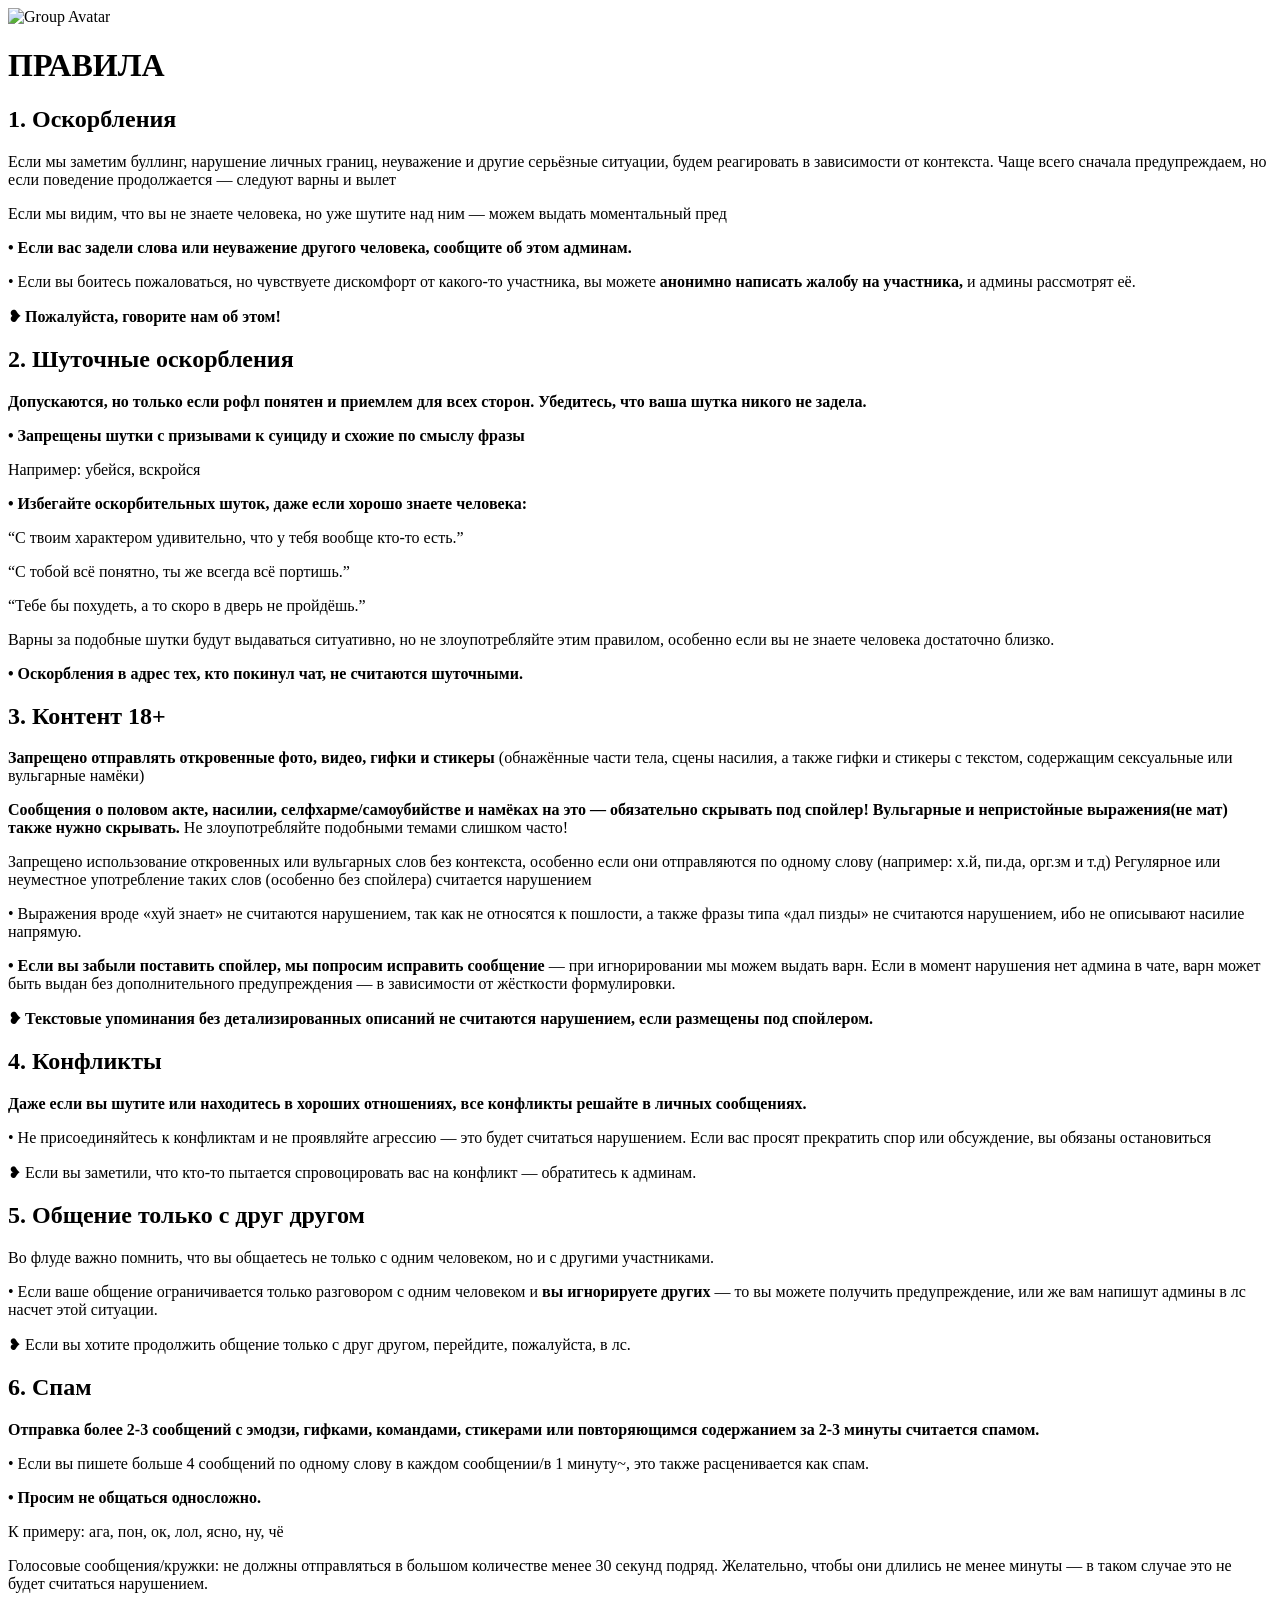
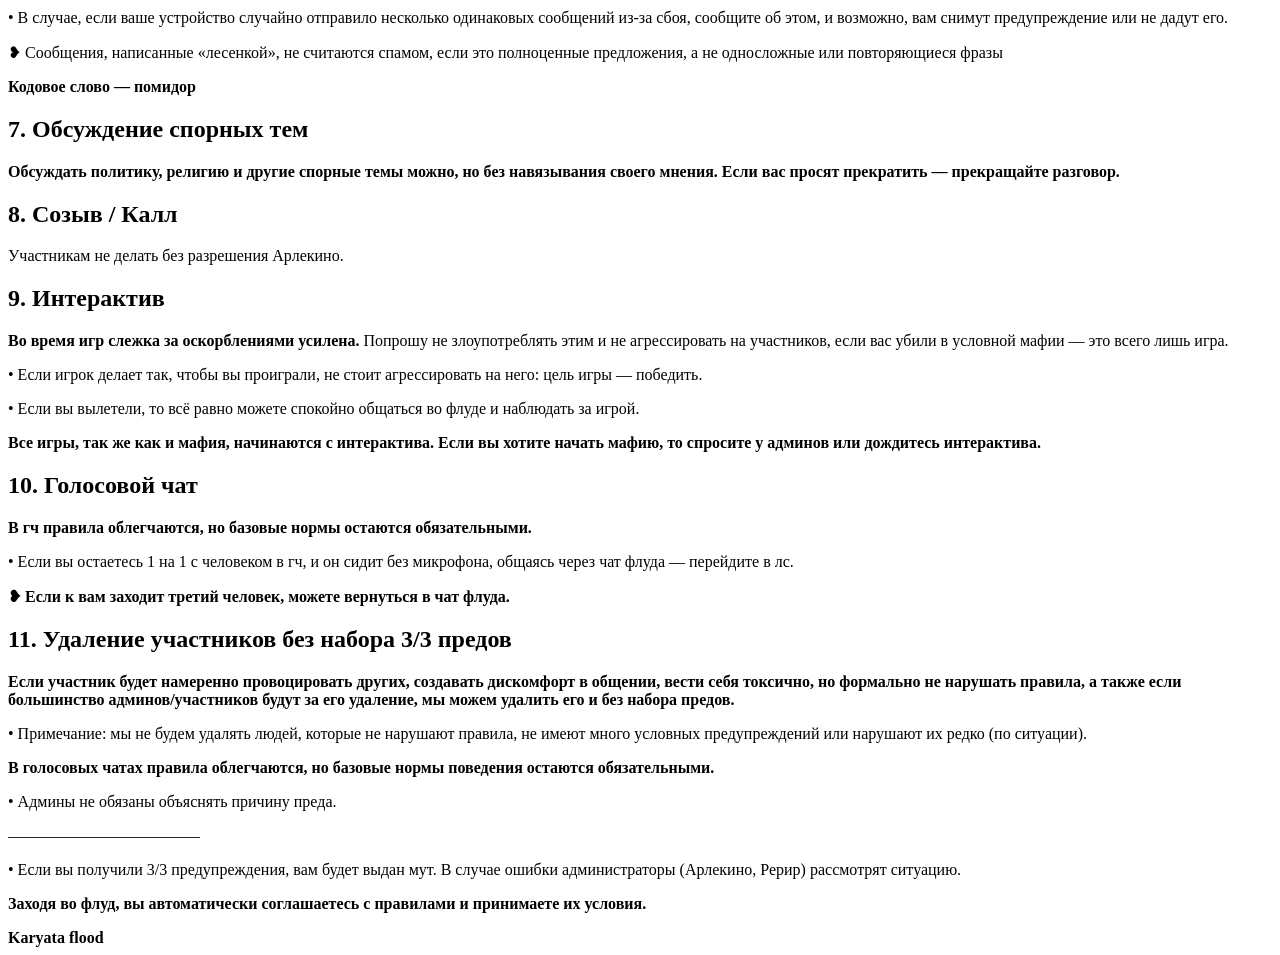
==== index.html @ 78623c10 "Add files via upload" ====
<!DOCTYPE html>
<html lang="ru">
<head>
    <meta charset="UTF-8">
    <meta name="viewport" content="width=device-width, initial-scale=1.0">
    <title>Karyata flood | Правила</title>
    <link rel="stylesheet" href="style.css">
  <link rel="icon" href="favicon.png" type="image/png">
</head>
<body>

<div class="group-avatar">
    <img src="avatar.jpg" alt="Group Avatar">
    <link rel="icon" href="favicon.png" type="image/png">
</div>


<div class="layout">


    <!-- ОСНОВНОЙ КОНТЕНТ -->
    <main class="content">

        <header class="page-header">
            <h1>ПРАВИЛА</h1>
            
        </header>


        <!-- 1 -->
        <section id="rule1" class="section">
            <h2>1. Оскорбления</h2>
            <p>Если мы заметим буллинг, нарушение личных границ, неуважение и другие серьёзные ситуации, будем реагировать в зависимости от контекста. Чаще всего сначала предупреждаем, но если поведение продолжается — следуют варны и вылет</p>
            <p>Если мы видим, что вы не знаете человека, но уже шутите над ним — можем выдать моментальный пред</p>
            <p><strong>• Если вас задели слова или неуважение другого человека, сообщите об этом админам.</strong></p>
            <p>• Если вы боитесь пожаловаться, но чувствуете дискомфорт от какого-то участника, вы можете <strong>анонимно написать жалобу на участника,</strong> и админы рассмотрят её.</p>
            <p><strong>❥ Пожалуйста, говорите нам об этом!</strong></p>
        </section>


        <!-- 2 -->
        <section id="rule2" class="section">
            <h2>2. Шуточные оскорбления</h2>

            <p><strong>Допускаются, но только если рофл понятен и приемлем для всех сторон. Убедитесь, что ваша шутка никого не задела.</strong></p>

            <p><strong>• Запрещены шутки с призывами к суициду и схожие по смыслу фразы</strong></p>
            <p>Например: убейся, вскройся</p>

            <p><strong>• Избегайте оскорбительных шуток, даже если хорошо знаете человека:</strong></p>
            <p>“С твоим характером удивительно, что у тебя вообще кто-то есть.”</p>
            <p>“С тобой всё понятно, ты же всегда всё портишь.”</p>
            <p>“Тебе бы похудеть, а то скоро в дверь не пройдёшь.”</p>

            <p>Варны за подобные шутки будут выдаваться ситуативно, но не злоупотребляйте этим правилом, особенно если вы не знаете человека достаточно близко.</p>

            <p><strong>• Оскорбления в адрес тех, кто покинул чат, не считаются шуточными.</strong></p>
        </section>


        <!-- 3 -->
        <section id="rule3" class="section">
            <h2>3. Контент 18+</h2>  

 <p><strong>Запрещено отправлять откровенные фото, видео, гифки и стикеры</strong> (обнажённые части тела, сцены насилия, а также гифки и стикеры с текстом, содержащим сексуальные или вульгарные намёки)</p>

 <p><strong>Сообщения о половом акте, насилии, селфхарме/самоубийстве и намёках на это — обязательно скрывать под спойлер! Вульгарные и непристойные выражения(не мат) также нужно скрывать.</strong> Не злоупотребляйте подобными темами слишком часто!</p>

 <p>Запрещено использование откровенных или вульгарных слов без контекста, особенно если они отправляются по одному слову (например: х.й, пи.да, орг.зм и т.д) Регулярное или неуместное употребление таких слов (особенно без спойлера) считается нарушением</p>
 <p>• Выражения вроде «хуй знает» не считаются нарушением, так как не относятся к пошлости, а также фразы типа «дал пизды» не считаются нарушением, ибо не описывают насилие напрямую.</p>

 <p><strong>• Если вы забыли поставить спойлер, мы попросим исправить сообщение</strong> — при игнорировании мы можем выдать варн. Если в момент нарушения нет админа в чате, варн может быть выдан без дополнительного предупреждения — в зависимости от жёсткости формулировки.</p>

 <p><strong>❥ Текстовые упоминания без детализированных описаний не считаются нарушением, если размещены под спойлером.</strong></p>
        </section>


        <!-- 4 -->
        <section id="rule4" class="section">
            <h2>4. Конфликты</h2>

            <p><strong>Даже если вы шутите или находитесь в хороших отношениях, все конфликты решайте в личных сообщениях.</strong></p>
            <p>• Не присоединяйтесь к конфликтам и не проявляйте агрессию — это будет считаться нарушением. Если вас просят прекратить спор или обсуждение, вы обязаны остановиться</p>

            <p>❥ Если вы заметили, что кто-то пытается спровоцировать вас на конфликт — обратитесь к админам.</p>
        </section>


        <!-- 5 -->
        <section id="rule5" class="section">
            <h2>5. Общение только с друг другом</h2>

            <p>Во флуде важно помнить, что вы общаетесь не только с одним человеком, но и с другими участниками.</p>
            <p>• Если ваше общение ограничивается только разговором с одним человеком и <strong>вы игнорируете других</strong> — то вы можете получить предупреждение, или же вам напишут админы в лс насчет этой ситуации.</p>

            <p>❥ Если вы хотите продолжить общение только с друг другом, перейдите, пожалуйста, в лс.</p>
        </section>


        <!-- 6 -->
        <section id="rule6" class="section">
            <h2>6. Спам</h2>

            <p><strong>Отправка более 2-3 сообщений с эмодзи, гифками, командами, стикерами или повторяющимся содержанием за 2-3 минуты считается спамом.</strong></p>

            <p>• Если вы пишете больше 4 сообщений по одному слову в каждом сообщении/в 1 минуту~, это также расценивается как спам.</p>

            <p><strong>• Просим не общаться односложно.</strong></p>

            <p>К примеру: ага, пон, ок, лол, ясно, ну, чё</p>

            <p>Голосовые сообщения/кружки: не должны отправляться в большом количестве менее 30 секунд подряд. Желательно, чтобы они длились не менее минуты — в таком случае это не будет считаться нарушением.</p>

            <p>• В случае, если ваше устройство случайно отправило несколько одинаковых сообщений из-за сбоя, сообщите об этом, и возможно, вам снимут предупреждение или не дадут его.</p>
           <p>❥ Сообщения, написанные «лесенкой», не считаются спамом, если это полноценные предложения, а не односложные или повторяющиеся фразы</p>

            <div class="code-word">
                <strong>Кодовое слово — помидор</strong>
            </div>
        </section>


        <!-- 7 -->
        <section id="rule7" class="section">
            <h2>7. Обсуждение спорных тем</h2>
            <p><strong>Обсуждать политику, религию и другие спорные темы можно, но без навязывания своего мнения. Если вас просят прекратить — прекращайте разговор.</strong></p>
        </section>


        <!-- 8 -->
        <section id="rule8" class="section">
            <h2>8. Созыв / Калл</h2>
            <p>Участникам не делать без разрешения Арлекино.</p>
        </section>


        <!-- 9 -->
        <section id="rule9" class="section">
            <h2>9. Интерактив</h2>

            <p><strong>Во время игр слежка за оскорблениями усилена.</strong> Попрошу не злоупотреблять этим и не агрессировать на участников, если вас убили в условной мафии — это всего лишь игра.</p>

            <p>• Если игрок делает так, чтобы вы проиграли, не стоит агрессировать на него: цель игры — победить.</p>

            <p>• Если вы вылетели, то всё равно можете спокойно общаться во флуде и наблюдать за игрой.</p>

            <p><strong>Все игры, так же как и мафия, начинаются с интерактива. Если вы хотите начать мафию, то спросите у админов или дождитесь интерактива.</strong></p>
        </section>
        
    <section id="rule10" class="section">
            <h2>10. Голосовой чат</h2>

            <p><strong>В гч правила облегчаются, но базовые нормы остаются обязательными.</strong> 

            <p>• Если вы остаетесь 1 на 1 с человеком в гч, и он сидит без микрофона, общаясь через чат флуда — перейдите в лс.</p>

            <p><strong>❥ Если к вам заходит третий человек, можете вернуться в чат флуда.</strong></p>
        </section>
        

        <!-- 10 -->
        <section id="rule11" class="section">
            <h2>11. Удаление участников без набора 3/3 предов</h2>

            <p><strong>Если участник будет намеренно провоцировать других, создавать дискомфорт в общении, вести себя токсично, но формально не нарушать правила, а также если большинство админов/участников будут за его удаление, мы можем удалить его и без набора предов.</strong></p>

            <p>• Примечание: мы не будем удалять людей, которые не нарушают правила, не имеют много условных предупреждений или нарушают их редко (по ситуации).</p>

            <p><strong>В голосовых чатах правила облегчаются, но базовые нормы поведения остаются обязательными.</strong></p>

            <p>• Админы не обязаны объяснять причину преда.</p>

            <p>————————————</p>

            <p>• Если вы получили 3/3 предупреждения, вам будет выдан мут. В случае ошибки администраторы (Арлекино, Рерир) рассмотрят ситуацию.</p>

            <p><strong>Заходя во флуд, вы автоматически соглашаетесь с правилами и принимаете их условия.</strong></p>
        </section>


        <footer class="footer">
            <strong>Karyata flood</strong>
        </footer>

    </main>

</div>

</body>
</html>
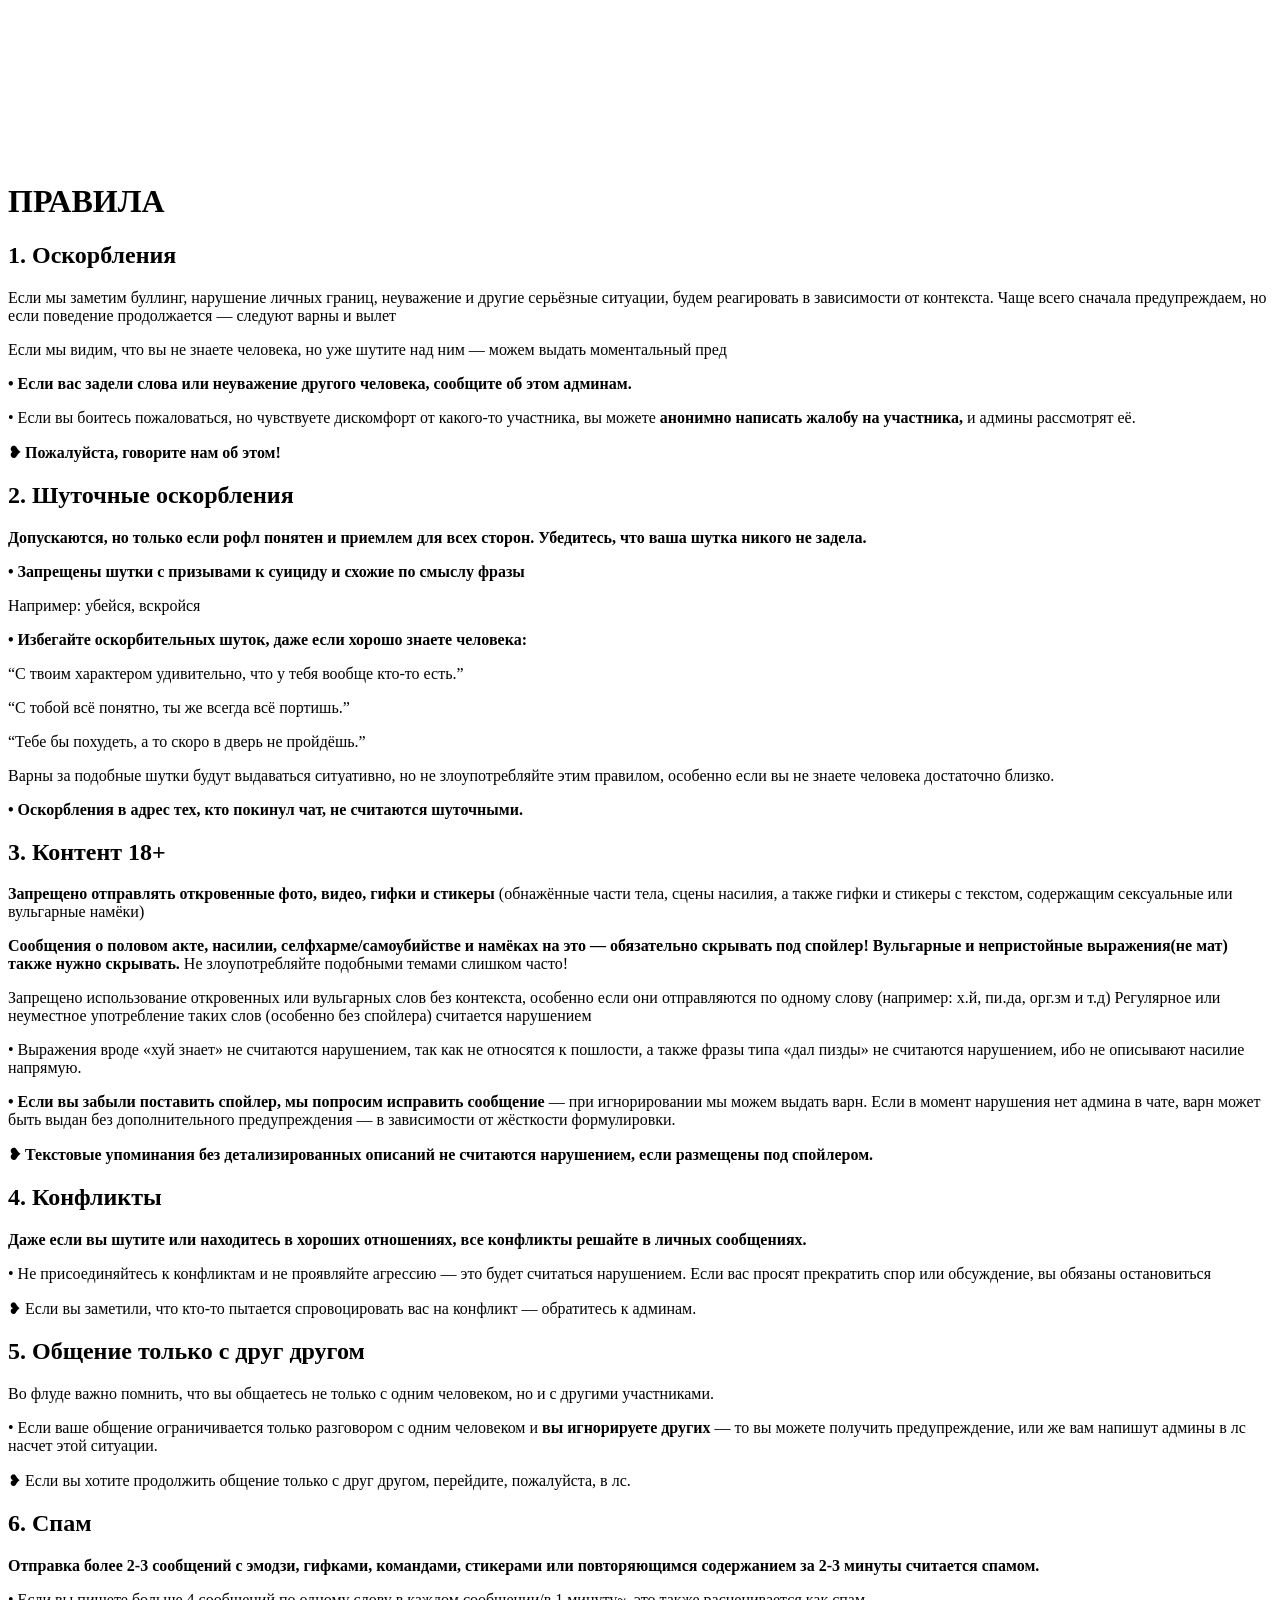
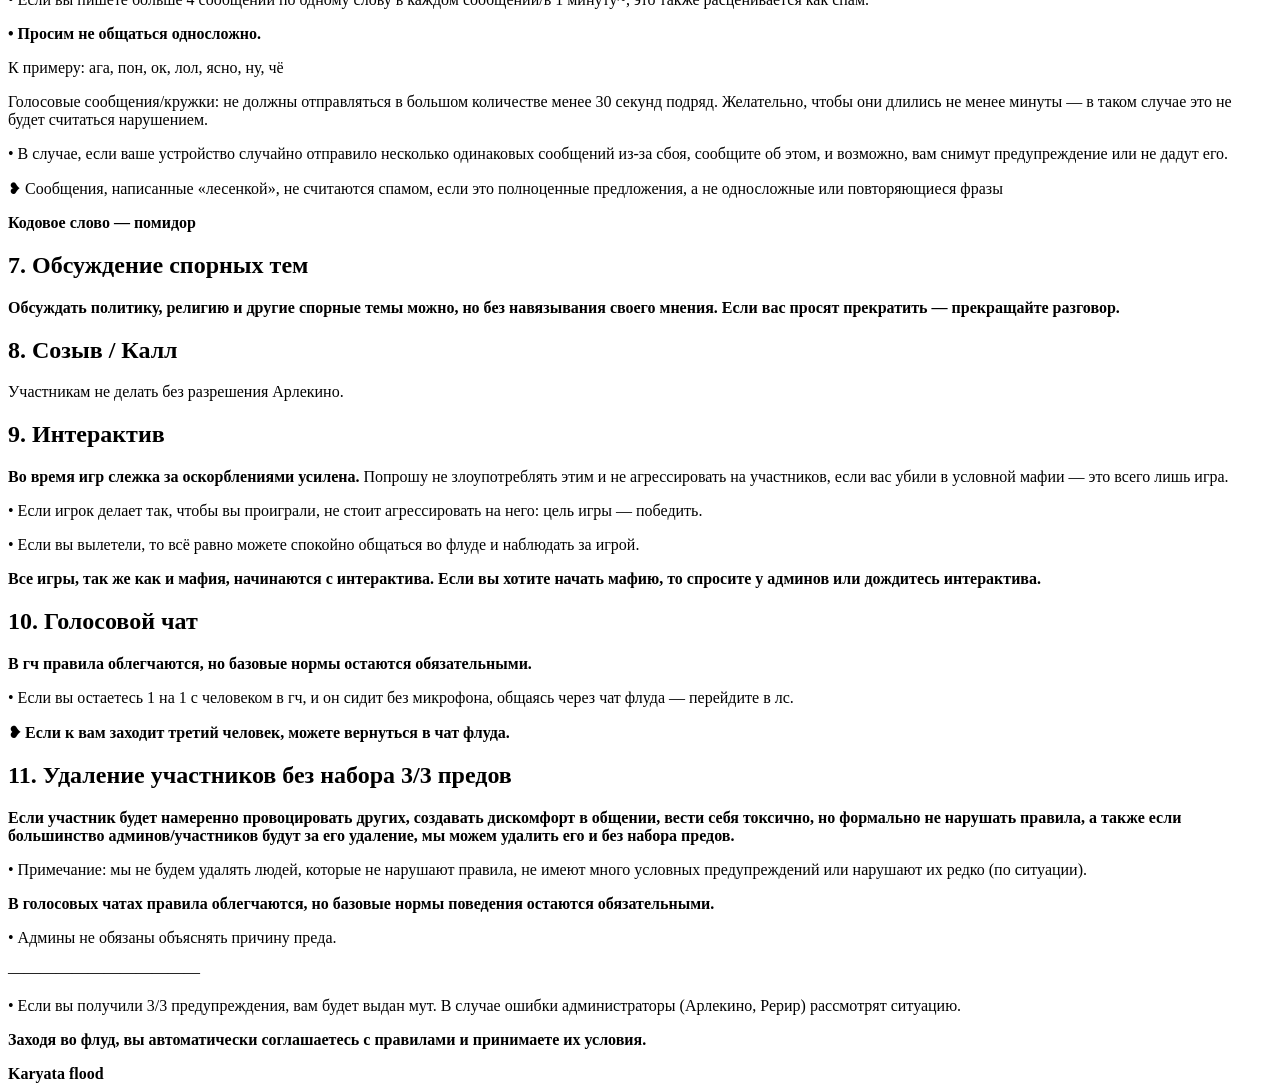
==== commit a4b63349: "хтмл Replaced the avatar image with a video and updated the HTML structure." ====
--- a/index.html
+++ b/index.html
@@ -10,13 +10,11 @@
 <body>
 
 <div class="group-avatar">
-    <img src="avatar.jpg" alt="Group Avatar">
+    <video autoplay muted loop playsinline>
+        <source src="ава.mp4" type="video/mp4">
+    </video>
     <link rel="icon" href="favicon.png" type="image/png">
 </div>
-
-
-<div class="layout">
-
 
     <!-- ОСНОВНОЙ КОНТЕНТ -->
     <main class="content">
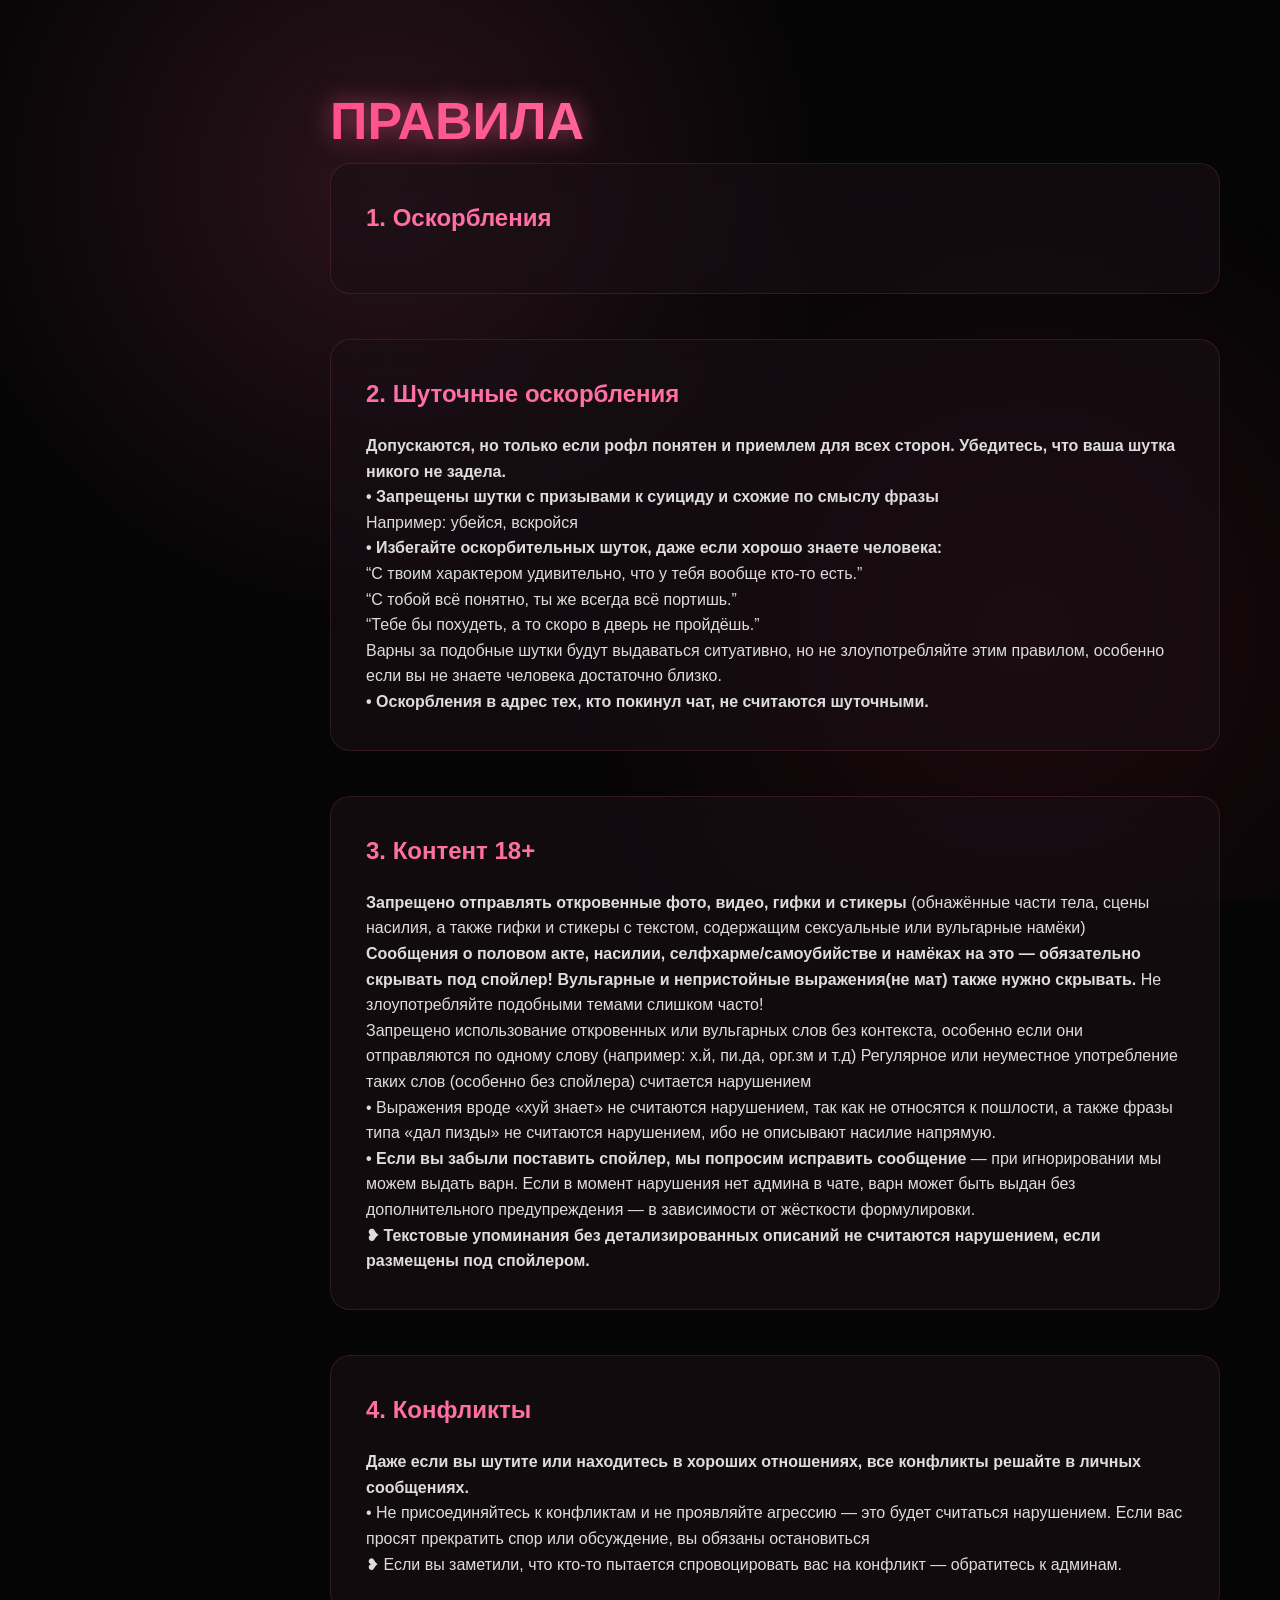
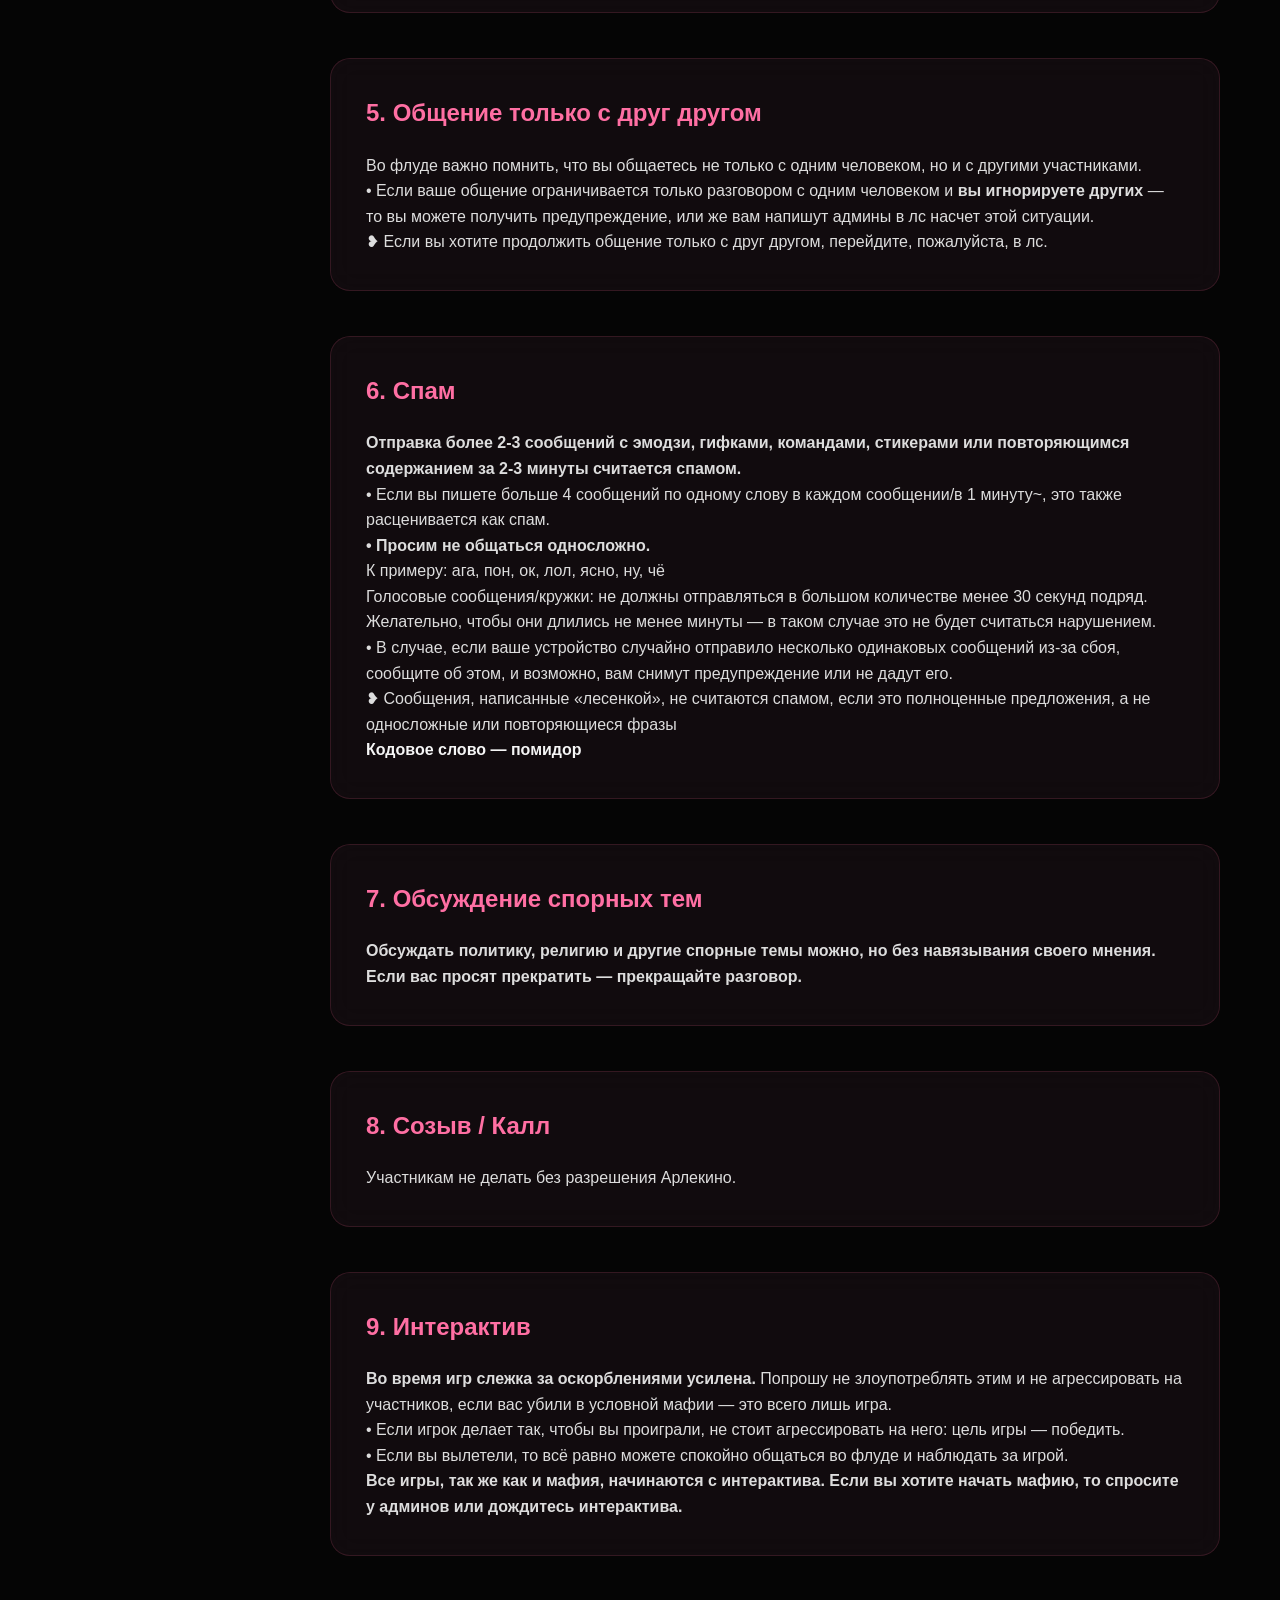
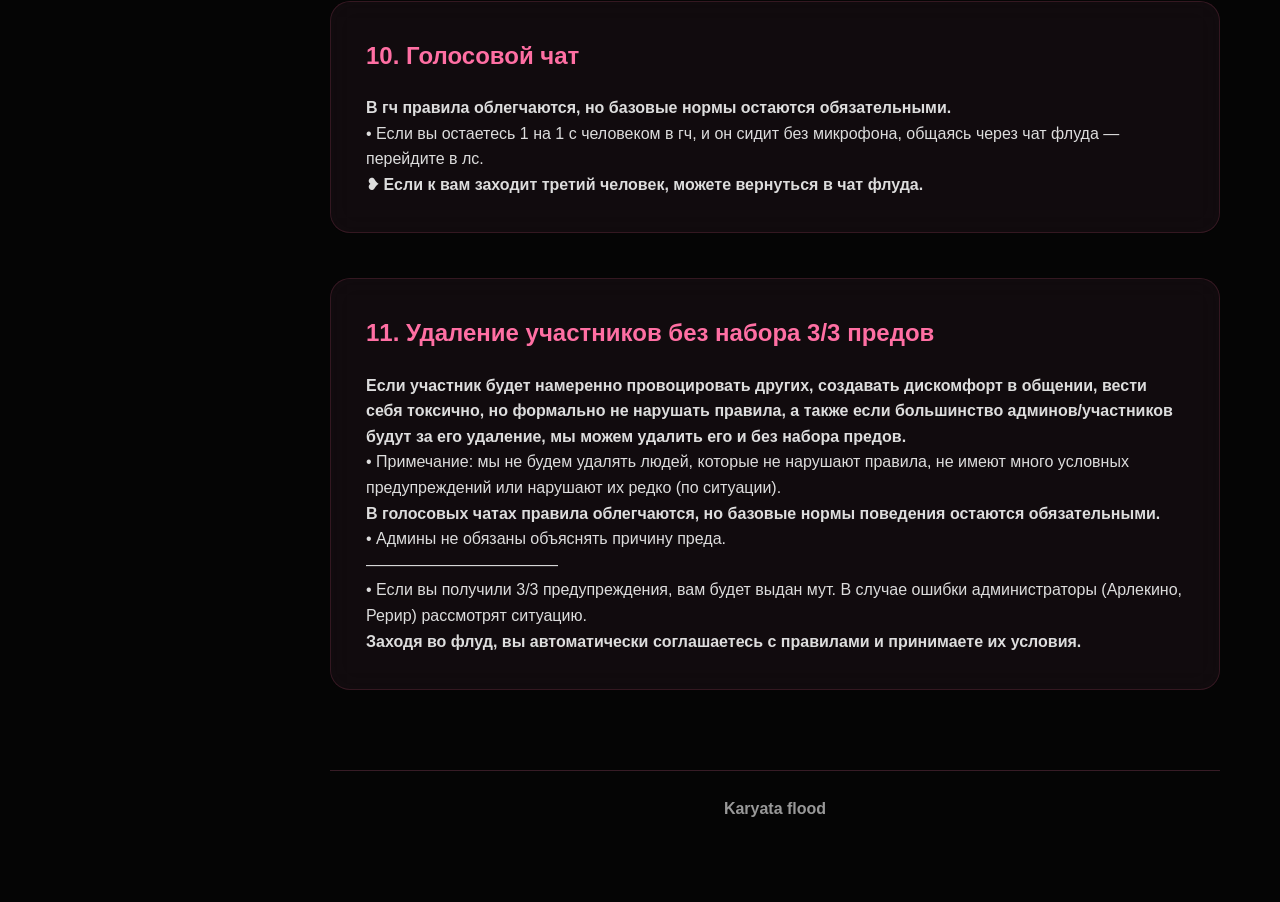
==== commit 5d031167: "Update index.html" ====
--- a/index.html
+++ b/index.html
@@ -3,7 +3,7 @@
 <head>
     <meta charset="UTF-8">
     <meta name="viewport" content="width=device-width, initial-scale=1.0">
-    <title>Karyata flood | Правила</title>
+    <title>ᴠᴇʟᴛʀɪx</title>
     <link rel="stylesheet" href="style.css">
   <link rel="icon" href="favicon.png" type="image/png">
 </head>
@@ -28,11 +28,7 @@
         <!-- 1 -->
         <section id="rule1" class="section">
             <h2>1. Оскорбления</h2>
-            <p>Если мы заметим буллинг, нарушение личных границ, неуважение и другие серьёзные ситуации, будем реагировать в зависимости от контекста. Чаще всего сначала предупреждаем, но если поведение продолжается — следуют варны и вылет</p>
-            <p>Если мы видим, что вы не знаете человека, но уже шутите над ним — можем выдать моментальный пред</p>
-            <p><strong>• Если вас задели слова или неуважение другого человека, сообщите об этом админам.</strong></p>
-            <p>• Если вы боитесь пожаловаться, но чувствуете дискомфорт от какого-то участника, вы можете <strong>анонимно написать жалобу на участника,</strong> и админы рассмотрят её.</p>
-            <p><strong>❥ Пожалуйста, говорите нам об этом!</strong></p>
+           
         </section>
 
 
--- a/style.css
+++ b/style.css
@@ -0,0 +1,175 @@
+/* ===== RESET ===== */
+* {
+    margin: 0;
+    padding: 0;
+    box-sizing: border-box;
+}
+
+/* ===== ОСНОВА ===== */
+body {
+    font-family: "Inter", "Segoe UI", sans-serif;
+    background: #050505;
+    color: #f5f5f5;
+    line-height: 1.6;
+    overflow-x: hidden;
+}
+
+/* ===== ФОН (мягкий + вайб) ===== */
+body::before {
+    content: "";
+    position: fixed;
+    inset: 0;
+    background:
+        radial-gradient(circle at 30% 20%, rgba(255, 100, 150, 0.15), transparent 40%),
+        radial-gradient(circle at 80% 70%, rgba(255, 50, 100, 0.1), transparent 40%);
+    z-index: -1;
+}
+
+/* ===== КОНТЕНТ ===== */
+.content {
+    margin-left: 270px;
+    padding: 80px 60px;
+    max-width: 1100px;
+}
+
+/* ===== HEADER ===== */
+.page-header h1 {
+    font-size: 52px;
+    font-weight: 700;
+    background: linear-gradient(90deg, #ff4d88, #ff9ecb);
+    -webkit-background-clip: text;
+    -webkit-text-fill-color: transparent;
+
+    text-shadow: 0 0 25px rgba(255, 100, 150, 0.6);
+}
+
+.page-header p {
+    color: #aaa;
+    margin-bottom: 50px;
+}
+
+/* ===== СЕКЦИИ ===== */
+.section {
+    position: relative;
+    background: rgba(25, 15, 20, 0.6);
+    border-radius: 20px;
+    padding: 35px;
+    margin-bottom: 45px;
+
+    border: 1px solid rgba(255, 100, 150, 0.15);
+    backdrop-filter: blur(14px);
+
+    transition: 0.4s ease;
+    overflow: hidden;
+}
+
+/* ПЕРЕЛИВ  */
+.section::before {
+    content: "";
+    position: absolute;
+    inset: 0;
+    background: linear-gradient(120deg, transparent, rgba(255, 120, 170, 0.3), transparent);
+    opacity: 0;
+    transition: 0.4s;
+}
+
+/* ХОВЕР */
+.section:hover {
+    transform: translateY(-8px) scale(1.02);
+    border-color: rgba(255, 120, 170, 0.6);
+
+    box-shadow:
+        0 0 50px rgba(255, 120, 170, 0.25),
+        0 0 15px rgba(255, 120, 170, 0.4);
+}
+
+.section:hover::before {
+    opacity: 1;
+}
+
+/* ТЕКСТ */
+.section h2 {
+    font-size: 24px;
+    margin-bottom: 20px;
+    color: #ff6fa3;
+}
+
+.section p {
+    color: #ddd;
+}
+
+/* ===== ФУТЕР ===== */
+.footer {
+    margin-top: 80px;
+    padding-top: 25px;
+    border-top: 1px solid rgba(255, 120, 170, 0.2);
+    text-align: center;
+    color: #999;
+}
+
+/* ===== СКРОЛЛ ===== */
+::-webkit-scrollbar {
+    width: 6px;
+}
+
+::-webkit-scrollbar-thumb {
+    background: linear-gradient(#ff6fa3, #ff2a6d);
+    border-radius: 10px;
+}
+
+/* ===== АВАТАР ===== */
+.group-avatar {
+    position: fixed;
+    top: 25px;
+    right: 30px;
+
+    width: 95px;
+    height: 95px;
+
+    border-radius: 50%;
+    overflow: hidden;
+
+    transition: 0.3s;
+}
+
+.group-avatar:hover {
+    transform: scale(1.15);
+    box-shadow: 0 0 20px white;
+}
+
+.group-avatar video {
+    width: 100%;
+    height: 100%;
+    object-fit: cover;
+    pointer-events: none;
+}
+/* СИЛЬНЫЙ ХОВЕР */
+.group-avatar img:hover {
+    transform: scale(1.12) rotate(-3deg);
+
+    box-shadow:
+        0 0 45px rgba(255, 120, 170, 1),
+        0 0 20px rgba(255, 120, 170, 0.8);
+}
+
+/* ===== АДАПТИВ ===== */
+@media (max-width: 900px) {
+
+    .content {
+        margin-left: 0;
+        padding: 50px 20px;
+    }
+
+    .page-header h1 {
+        font-size: 34px;
+    }
+
+    .section {
+        padding: 25px;
+    }
+
+    .group-avatar img {
+        width: 65px;
+        height: 65px;
+    }
+}
